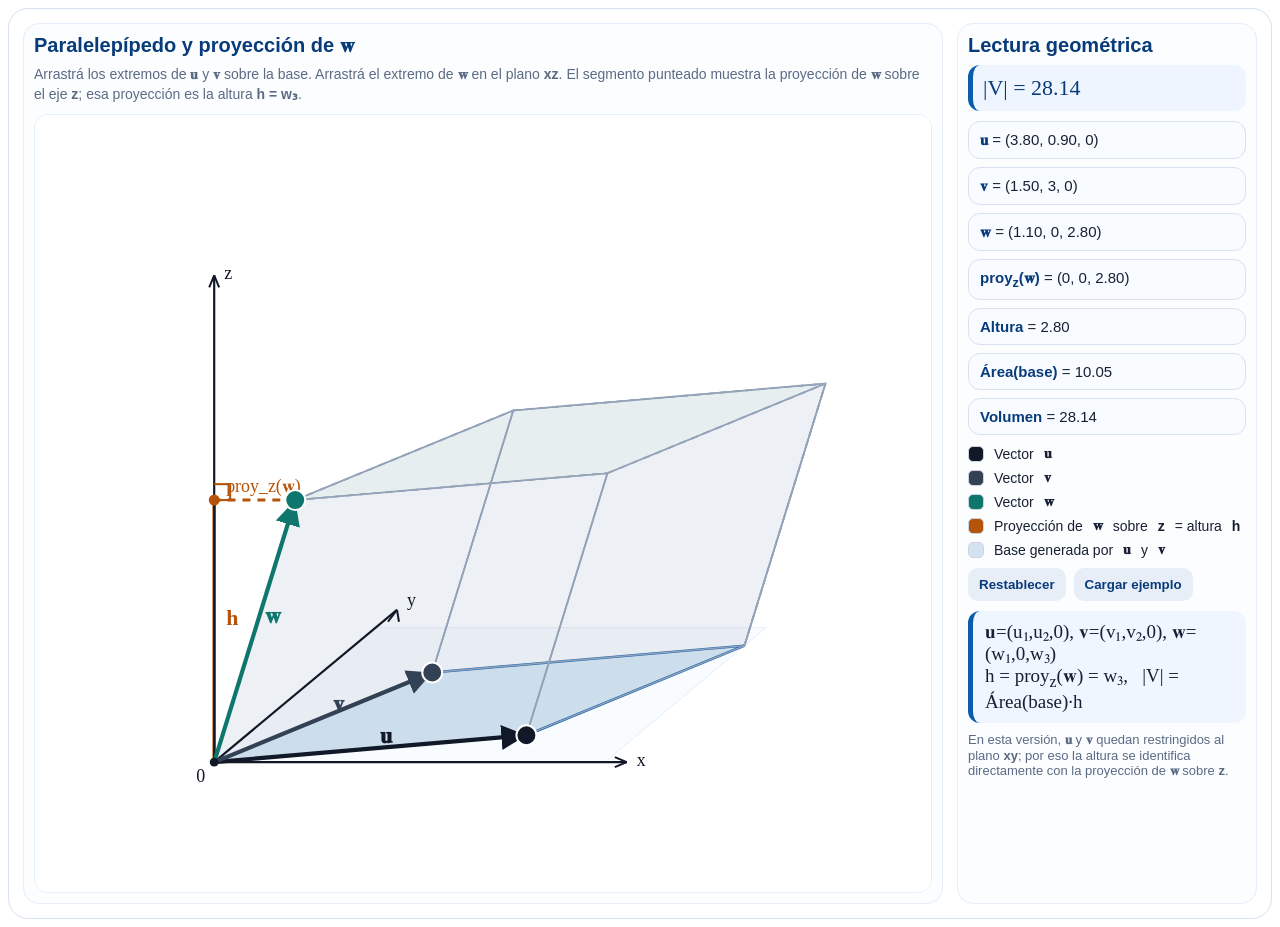
==== mixed_graph_embed.html @ 5be9dcba "Add files via upload" ====
<!DOCTYPE html>
<html lang="es">
<head>
<meta charset="UTF-8" />
<meta name="viewport" content="width=device-width, initial-scale=1" />
<title>Producto mixto interactivo</title>
<style>
  :root{--blue:#0b5cad;--blue2:#083b7a;--soft:#eef5ff;--line:#d7e1ef;--text:#172033;--muted:#5b6b84;--green:#0f766e;--dark:#111827;--gray:#334155;--orange:#b45309;}
  *{box-sizing:border-box}
  body{margin:0;font-family:"Segoe UI",Arial,sans-serif;background:transparent;color:var(--text)}
  .wrap{padding:8px}
  .card{background:#fff;border:1px solid var(--line);border-radius:20px;padding:14px}
  .grid{display:grid;grid-template-columns:minmax(0,1fr) 300px;gap:14px}
  .panel{background:#fbfdff;border:1px solid #e5eef9;border-radius:16px;padding:10px}
  .panel h3{margin:0 0 8px;color:var(--blue2);font-size:20px}
  .muted{margin:0 0 10px;color:var(--muted);line-height:1.4;font-size:14px}
  svg{width:100%;display:block;background:#fff;border:1px solid #e5eef9;border-radius:14px;touch-action:none;user-select:none}
  .valuebox{background:var(--soft);border-left:5px solid var(--blue);border-radius:12px;padding:10px;margin-bottom:10px;font-family:"Cambria Math",Georgia,serif;font-size:22px;color:var(--blue2)}
  .mini{background:#f8fbff;border:1px solid var(--line);border-radius:12px;padding:9px 11px;margin-bottom:8px;font-size:15px}
  .mini strong{color:var(--blue2)}
  .legend{display:grid;gap:7px;margin-top:10px}
  .tag{display:flex;align-items:center;gap:10px;font-size:14px}
  .swatch{width:16px;height:16px;border-radius:5px;border:1px solid #cbd5e1}
  .rowbuttons{display:flex;gap:8px;flex-wrap:wrap;margin-top:10px}
  button{border:0;border-radius:10px;padding:9px 11px;font-weight:700;cursor:pointer;background:#e8eef8;color:var(--blue2)}
  .formula{background:#eff6ff;border-left:5px solid var(--blue);border-radius:12px;padding:10px 12px;font-family:"Cambria Math",Georgia,serif;font-size:19px;margin-top:10px}
  .foot{color:var(--muted);font-size:13px;margin-top:9px}
  .svg-label{font-family:"Cambria Math",Georgia,serif;font-size:22px;font-weight:700}
  .svg-small{font-family:"Cambria Math",Georgia,serif;font-size:18px}
  @media (max-width: 920px){ .grid{grid-template-columns:1fr} }
</style>
</head>
<body>
<div class="wrap">
  <div class="card">
    <div class="grid">
      <div class="panel">
        <h3>Paralelepípedo y proyección de 𝐰</h3>
        <p class="muted">Arrastrá los extremos de <b>𝐮</b> y <b>𝐯</b> sobre la base. Arrastrá el extremo de <b>𝐰</b> en el plano <b>xz</b>. El segmento punteado muestra la proyección de <b>𝐰</b> sobre el eje <b>z</b>; esa proyección es la altura <b>h = w₃</b>.</p>
        <svg id="svg" viewBox="0 0 900 780" aria-label="Paralelepípedo con proyección de w sobre z">
          <defs>
            <marker id="arrU" markerWidth="8" markerHeight="8" refX="6" refY="3" orient="auto"><path d="M0,0 L0,6 L6,3 z" fill="#111827"></path></marker>
            <marker id="arrV" markerWidth="8" markerHeight="8" refX="6" refY="3" orient="auto"><path d="M0,0 L0,6 L6,3 z" fill="#334155"></path></marker>
            <marker id="arrW" markerWidth="8" markerHeight="8" refX="6" refY="3" orient="auto"><path d="M0,0 L0,6 L6,3 z" fill="#0f766e"></path></marker>
          </defs>
          <rect x="0" y="0" width="900" height="780" fill="white"></rect>
          <g id="guideLayer"></g><g id="faceLayer"></g><g id="edgeLayer"></g><g id="axisLayer"></g><g id="heightLayer"></g><g id="vectorLayer"></g><g id="handleLayer"></g>
        </svg>
      </div>
      <div class="panel">
        <h3>Lectura geométrica</h3>
        <div class="valuebox" id="volBox">|V| = 28.14</div>
        <div class="mini"><strong>𝐮</strong> = <span id="uVal">(3.8, 0.9, 0)</span></div>
        <div class="mini"><strong>𝐯</strong> = <span id="vVal">(1.5, 3.0, 0)</span></div>
        <div class="mini"><strong>𝐰</strong> = <span id="wVal">(1.1, 0, 2.8)</span></div>
        <div class="mini"><strong>proy<sub>z</sub>(𝐰)</strong> = <span id="projVal">(0, 0, 2.8)</span></div>
        <div class="mini"><strong>Altura</strong> = <span id="hVal">2.8</span></div>
        <div class="mini"><strong>Área(base)</strong> = <span id="baseAreaVal">10.05</span></div>
        <div class="mini"><strong>Volumen</strong> = <span id="volVal">28.14</span></div>
        <div class="legend">
          <div class="tag"><span class="swatch" style="background:#111827"></span> Vector <b>𝐮</b></div>
          <div class="tag"><span class="swatch" style="background:#334155"></span> Vector <b>𝐯</b></div>
          <div class="tag"><span class="swatch" style="background:#0f766e"></span> Vector <b>𝐰</b></div>
          <div class="tag"><span class="swatch" style="background:#b45309"></span> Proyección de <b>𝐰</b> sobre <b>z</b> = altura <b>h</b></div>
          <div class="tag"><span class="swatch" style="background:rgba(11,92,173,.16)"></span> Base generada por <b>𝐮</b> y <b>𝐯</b></div>
        </div>
        <div class="rowbuttons"><button id="resetBtn">Restablecer</button><button id="exampleBtn">Cargar ejemplo</button></div>
        <div class="formula">𝐮=(u₁,u₂,0), 𝐯=(v₁,v₂,0), 𝐰=(w₁,0,w₃)<br>h = proy<sub>z</sub>(𝐰) = w₃, &nbsp; |V| = Área(base)·h</div>
        <p class="foot">En esta versión, <b>𝐮</b> y <b>𝐯</b> quedan restringidos al plano <b>xy</b>; por eso la altura se identifica directamente con la proyección de <b>𝐰</b> sobre <b>z</b>.</p>
      </div>
    </div>
  </div>
</div>
<script>
(() => {
  const svg = document.getElementById("svg");
  const guideLayer = document.getElementById("guideLayer");
  const faceLayer = document.getElementById("faceLayer");
  const edgeLayer = document.getElementById("edgeLayer");
  const axisLayer = document.getElementById("axisLayer");
  const heightLayer = document.getElementById("heightLayer");
  const vectorLayer = document.getElementById("vectorLayer");
  const handleLayer = document.getElementById("handleLayer");
  const uVal = document.getElementById("uVal"); const vVal = document.getElementById("vVal"); const wVal = document.getElementById("wVal");
  const projVal = document.getElementById("projVal"); const hVal = document.getElementById("hVal"); const baseAreaVal = document.getElementById("baseAreaVal"); const volVal = document.getElementById("volVal"); const volBox = document.getElementById("volBox");
  const EX = {x: 74, y: 0}; const EY = {x: 36, y: -30}; const EZ = {x: 0, y: -94}; const O2 = {x: 180, y: 650};
  const state = {u:{x:3.8,y:0.9,z:0}, v:{x:1.5,y:3.0,z:0}, w:{x:1.1,y:0,z:2.8}, drag:null};
  const fmt = n => { const r=Math.round(n*100)/100; return Number.isInteger(r)?String(r):r.toFixed(2); };
  const add3=(a,b)=>({x:a.x+b.x,y:a.y+b.y,z:a.z+b.z}); const det2=(a,b)=>a.x*b.y-a.y*b.x;
  const proj=P=>({x:O2.x+P.x*EX.x+P.y*EY.x+P.z*EZ.x, y:O2.y+P.x*EX.y+P.y*EY.y+P.z*EZ.y});
  const screenDist=(a,b)=>Math.hypot(a.x-b.x,a.y-b.y);
  function pointerPos(ev){ const rect=svg.getBoundingClientRect(); const vb=svg.viewBox.baseVal; const sx=vb.width/rect.width, sy=vb.height/rect.height; return {x:(ev.clientX-rect.left)*sx, y:(ev.clientY-rect.top)*sy}; }
  function fromScreenXY(dx,dy){ const a=EX.x,b=EY.x,c=EX.y,d=EY.y,det=a*d-b*c; return {x:(dx*d-b*dy)/det, y:(a*dy-dx*c)/det}; }
  function fromScreenXZ(dx,dy){ const a=EX.x,b=EZ.x,c=EX.y,d=EZ.y,det=a*d-b*c; return {x:(dx*d-b*dy)/det, z:(a*dy-dx*c)/det}; }
  const clampUV=p=>({x:Math.max(-1,Math.min(5.6,p.x)), y:Math.max(-1,Math.min(5.2,p.y)), z:0});
  const clampW=p=>({x:Math.max(-1.2,Math.min(4.0,p.x)), y:0, z:Math.max(0.4,Math.min(5.2,p.z))});
  const clear=el=>{ while(el.firstChild) el.removeChild(el.firstChild); };
  function line(x1,y1,x2,y2,stroke,width,dash=null,marker=null,opacity=null){ const el=document.createElementNS("http://www.w3.org/2000/svg","line"); el.setAttribute("x1",x1); el.setAttribute("y1",y1); el.setAttribute("x2",x2); el.setAttribute("y2",y2); el.setAttribute("stroke",stroke); el.setAttribute("stroke-width",width); if(dash) el.setAttribute("stroke-dasharray",dash); if(marker) el.setAttribute("marker-end",marker); if(opacity!==null) el.setAttribute("opacity",opacity); return el; }
  function text(x,y,str,cls,fill=null,anchor=null){ const el=document.createElementNS("http://www.w3.org/2000/svg","text"); el.setAttribute("x",x); el.setAttribute("y",y); el.setAttribute("class",cls); if(fill) el.setAttribute("fill",fill); if(anchor) el.setAttribute("text-anchor",anchor); el.textContent=str; return el; }
  function circle(x,y,r,fill,stroke=null,width=null){ const el=document.createElementNS("http://www.w3.org/2000/svg","circle"); el.setAttribute("cx",x); el.setAttribute("cy",y); el.setAttribute("r",r); el.setAttribute("fill",fill); if(stroke){ el.setAttribute("stroke",stroke); el.setAttribute("stroke-width",width||1);} return el; }
  function polygon(points,fill,stroke,width,opacity=1){ const el=document.createElementNS("http://www.w3.org/2000/svg","polygon"); el.setAttribute("points", points.map(p=>`${p.x},${p.y}`).join(" ")); el.setAttribute("fill",fill); el.setAttribute("stroke",stroke); el.setAttribute("stroke-width",width); el.setAttribute("opacity",opacity); return el; }
  function drawAxes(){ clear(axisLayer); const O=O2,X=proj({x:5.6,y:0,z:0}),Y=proj({x:0,y:5.1,z:0}),Z=proj({x:0,y:0,z:5.2}); axisLayer.appendChild(line(O.x,O.y,X.x,X.y,"#111827",2.2)); axisLayer.appendChild(line(O.x,O.y,Y.x,Y.y,"#111827",2.2)); axisLayer.appendChild(line(O.x,O.y,Z.x,Z.y,"#111827",2.2)); axisLayer.appendChild(line(X.x-12,X.y-5,X.x,X.y,"#111827",2)); axisLayer.appendChild(line(X.x-12,X.y+5,X.x,X.y,"#111827",2)); axisLayer.appendChild(line(Y.x-9,Y.y+12,Y.x,Y.y,"#111827",2)); axisLayer.appendChild(line(Y.x+2,Y.y+12,Y.x,Y.y,"#111827",2)); axisLayer.appendChild(line(Z.x-5,Z.y+12,Z.x,Z.y,"#111827",2)); axisLayer.appendChild(line(Z.x+5,Z.y+12,Z.x,Z.y,"#111827",2)); axisLayer.appendChild(text(X.x+10,X.y+4,"x","svg-small","#111827")); axisLayer.appendChild(text(Y.x+10,Y.y-4,"y","svg-small","#111827")); axisLayer.appendChild(text(Z.x+10,Z.y+4,"z","svg-small","#111827")); axisLayer.appendChild(text(O.x-18,O.y+20,"0","svg-small","#111827")); }
  function drawGuides(){ clear(guideLayer); const O=proj({x:0,y:0,z:0}),X=proj({x:5.3,y:0,z:0}),XY=proj({x:5.3,y:4.5,z:0}),Y=proj({x:0,y:4.5,z:0}); guideLayer.appendChild(polygon([O,X,XY,Y],"#f8fbff","#e5eef9",1.2,0.72)); }
  function drawScene(){ clear(faceLayer); clear(edgeLayer); clear(vectorLayer); clear(handleLayer); clear(heightLayer); const O3={x:0,y:0,z:0},U3=state.u,V3=state.v,W3=state.w,P3={x:0,y:0,z:state.w.z}; const UV3=add3(U3,V3),UW3=add3(U3,W3),VW3=add3(V3,W3),UVW3=add3(UV3,W3); const O=proj(O3),U=proj(U3),V=proj(V3),W=proj(W3),P=proj(P3),UV=proj(UV3),UW=proj(UW3),VW=proj(VW3),UVW=proj(UVW3);
    faceLayer.appendChild(polygon([O,U,UV,V],"rgba(11,92,173,.16)","#0b5cad",2.5,1)); faceLayer.appendChild(polygon([W,UW,UVW,VW],"rgba(15,118,110,.08)","#94a3b8",1.6,1)); faceLayer.appendChild(polygon([O,U,UW,W],"rgba(148,163,184,.10)","#94a3b8",1.4,1)); faceLayer.appendChild(polygon([O,V,VW,W],"rgba(148,163,184,.08)","#94a3b8",1.4,1)); faceLayer.appendChild(polygon([U,UV,UVW,UW],"rgba(148,163,184,.10)","#94a3b8",1.4,1)); faceLayer.appendChild(polygon([V,UV,UVW,VW],"rgba(148,163,184,.08)","#94a3b8",1.4,1));
    const dashed="7 6"; edgeLayer.appendChild(line(W.x,W.y,UW.x,UW.y,"#94a3b8",1.9,dashed)); edgeLayer.appendChild(line(W.x,W.y,VW.x,VW.y,"#94a3b8",1.9,dashed)); edgeLayer.appendChild(line(UW.x,UW.y,UVW.x,UVW.y,"#94a3b8",1.9,dashed)); edgeLayer.appendChild(line(VW.x,VW.y,UVW.x,UVW.y,"#94a3b8",1.9,dashed)); edgeLayer.appendChild(line(UV.x,UV.y,UVW.x,UVW.y,"#94a3b8",1.9,dashed));
    edgeLayer.appendChild(line(O.x,O.y,P.x,P.y,"#b45309",3.6)); edgeLayer.appendChild(line(U.x,U.y,UW.x,UW.y,"#94a3b8",1.8)); edgeLayer.appendChild(line(V.x,V.y,VW.x,VW.y,"#94a3b8",1.8)); edgeLayer.appendChild(line(UV.x,UV.y,UVW.x,UVW.y,"#94a3b8",1.8));
    vectorLayer.appendChild(line(O.x,O.y,U.x,U.y,"#111827",4.2,null,"url(#arrU)")); vectorLayer.appendChild(line(O.x,O.y,V.x,V.y,"#334155",4.2,null,"url(#arrV)")); vectorLayer.appendChild(line(O.x,O.y,W.x,W.y,"#0f766e",4.2,null,"url(#arrW)"));
    heightLayer.appendChild(line(W.x,W.y,P.x,P.y,"#b45309",3.1,"8 7")); heightLayer.appendChild(circle(P.x,P.y,5.5,"#b45309")); heightLayer.appendChild(text((O.x+P.x)/2+12,(O.y+P.y)/2-6,"h","svg-label","#b45309")); heightLayer.appendChild(text(P.x+12,P.y-8,"proy_z(𝐰)","svg-small","#b45309")); heightLayer.appendChild(line(P.x,P.y,P.x+16,P.y,"#b45309",2.1)); heightLayer.appendChild(line(P.x+16,P.y,P.x+16,P.y-16,"#b45309",2.1)); heightLayer.appendChild(line(P.x+16,P.y-16,P.x,P.y-16,"#b45309",2.1));
    handleLayer.appendChild(circle(U.x,U.y,10,"#111827","#ffffff",2)); handleLayer.appendChild(circle(V.x,V.y,10,"#334155","#ffffff",2)); handleLayer.appendChild(circle(W.x,W.y,10,"#0f766e","#ffffff",2)); handleLayer.appendChild(circle(O.x,O.y,4.5,"#111827"));
    vectorLayer.appendChild(text((O.x+U.x)/2+10,(O.y+U.y)/2-6,"𝐮","svg-label","#111827")); vectorLayer.appendChild(text((O.x+V.x)/2+10,(O.y+V.y)/2-6,"𝐯","svg-label","#334155")); vectorLayer.appendChild(text((O.x+W.x)/2+10,(O.y+W.y)/2-8,"𝐰","svg-label","#0f766e"));
    const baseA=Math.abs(det2({x:state.u.x,y:state.u.y},{x:state.v.x,y:state.v.y})); const vol=baseA*state.w.z; uVal.textContent=`(${fmt(state.u.x)}, ${fmt(state.u.y)}, 0)`; vVal.textContent=`(${fmt(state.v.x)}, ${fmt(state.v.y)}, 0)`; wVal.textContent=`(${fmt(state.w.x)}, 0, ${fmt(state.w.z)})`; projVal.textContent=`(0, 0, ${fmt(state.w.z)})`; hVal.textContent=fmt(state.w.z); baseAreaVal.textContent=fmt(baseA); volVal.textContent=fmt(vol); volBox.textContent=`|V| = ${fmt(vol)}`; }
  function redraw(){ drawGuides(); drawAxes(); drawScene(); }
  function startDrag(ev){ ev.preventDefault(); const p=pointerPos(ev); const U=proj(state.u),V=proj(state.v),W=proj(state.w); const dU=screenDist(p,U), dV=screenDist(p,V), dW=screenDist(p,W); const m=Math.min(dU,dV,dW); if(m<24){ if(m===dU) state.drag="u"; else if(m===dV) state.drag="v"; else state.drag="w"; try{svg.setPointerCapture(ev.pointerId);}catch(e){} } }
  function moveDrag(ev){ if(!state.drag) return; ev.preventDefault(); const p=pointerPos(ev); if(state.drag==="u" || state.drag==="v"){ const dx=p.x-O2.x, dy=p.y-O2.y; const q=fromScreenXY(dx,dy); state[state.drag]=clampUV({x:q.x,y:q.y,z:0}); } else if(state.drag==="w"){ const dx=p.x-O2.x, dy=p.y-O2.y; const q=fromScreenXZ(dx,dy); state.w=clampW({x:q.x,y:0,z:q.z}); } redraw(); }
  function stopDrag(ev){ state.drag=null; try{svg.releasePointerCapture(ev.pointerId);}catch(e){} }
  svg.addEventListener("pointerdown",startDrag); svg.addEventListener("pointermove",moveDrag); svg.addEventListener("pointerup",stopDrag); svg.addEventListener("pointercancel",stopDrag);
  document.getElementById("resetBtn").addEventListener("click",()=>{ state.u={x:3.8,y:0.9,z:0}; state.v={x:1.5,y:3.0,z:0}; state.w={x:1.1,y:0,z:2.8}; redraw(); });
  document.getElementById("exampleBtn").addEventListener("click",()=>{ state.u={x:4.2,y:0.7,z:0}; state.v={x:1.0,y:3.6,z:0}; state.w={x:2.1,y:0,z:3.5}; redraw(); });
  redraw();
})();
</script>
</body>
</html>
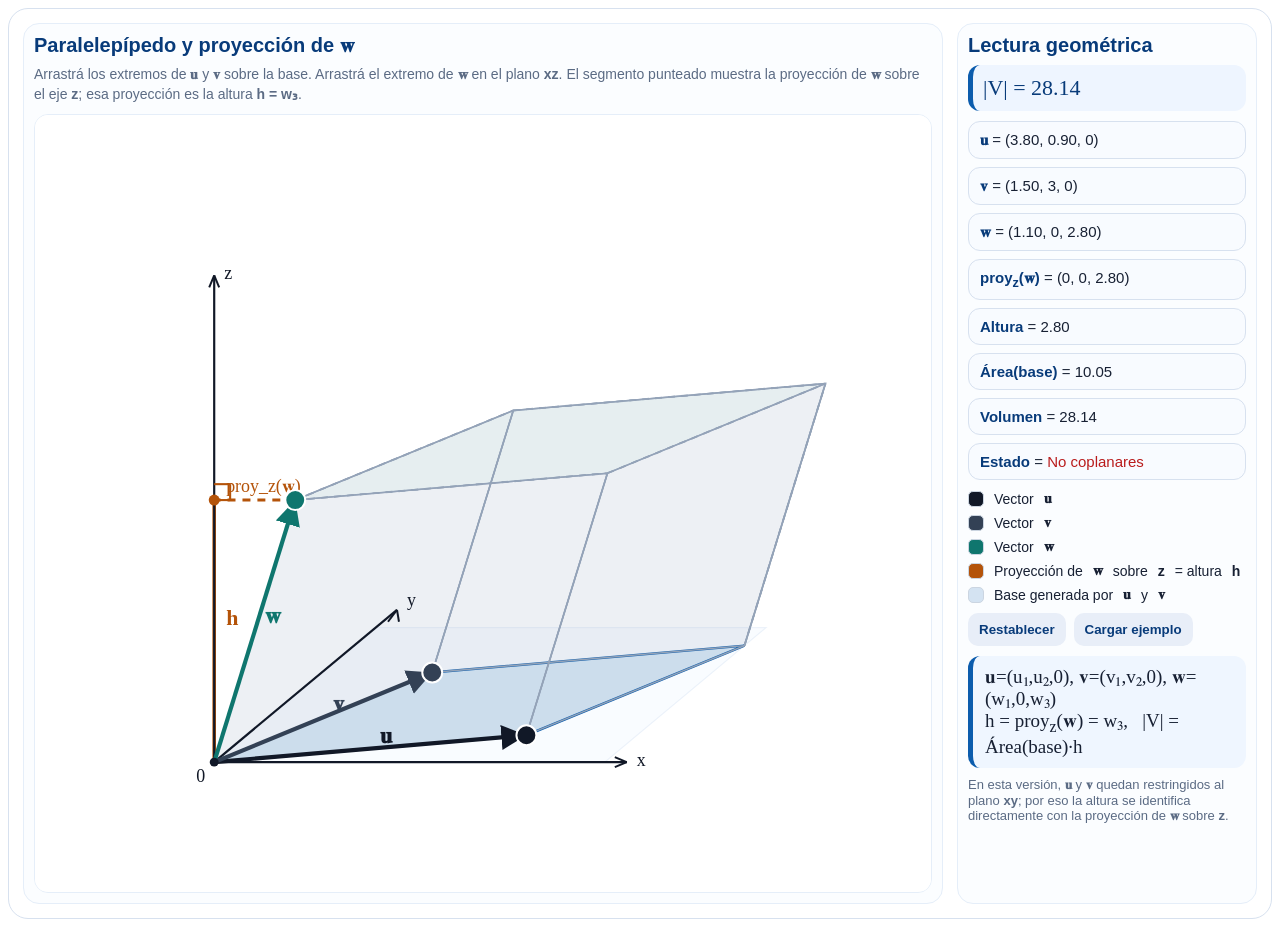
==== commit 3f99844c: "Add files via upload" ====
--- a/mixed_graph_embed.html
+++ b/mixed_graph_embed.html
@@ -57,6 +57,7 @@
         <div class="mini"><strong>Altura</strong> = <span id="hVal">2.8</span></div>
         <div class="mini"><strong>Área(base)</strong> = <span id="baseAreaVal">10.05</span></div>
         <div class="mini"><strong>Volumen</strong> = <span id="volVal">28.14</span></div>
+        <div class="mini"><strong>Estado</strong> = <span id="stateVal">No coplanares</span></div>
         <div class="legend">
           <div class="tag"><span class="swatch" style="background:#111827"></span> Vector <b>𝐮</b></div>
           <div class="tag"><span class="swatch" style="background:#334155"></span> Vector <b>𝐯</b></div>
@@ -82,7 +83,7 @@
   const vectorLayer = document.getElementById("vectorLayer");
   const handleLayer = document.getElementById("handleLayer");
   const uVal = document.getElementById("uVal"); const vVal = document.getElementById("vVal"); const wVal = document.getElementById("wVal");
-  const projVal = document.getElementById("projVal"); const hVal = document.getElementById("hVal"); const baseAreaVal = document.getElementById("baseAreaVal"); const volVal = document.getElementById("volVal"); const volBox = document.getElementById("volBox");
+  const projVal = document.getElementById("projVal"); const hVal = document.getElementById("hVal"); const baseAreaVal = document.getElementById("baseAreaVal"); const volVal = document.getElementById("volVal"); const volBox = document.getElementById("volBox"); const stateVal = document.getElementById("stateVal");
   const EX = {x: 74, y: 0}; const EY = {x: 36, y: -30}; const EZ = {x: 0, y: -94}; const O2 = {x: 180, y: 650};
   const state = {u:{x:3.8,y:0.9,z:0}, v:{x:1.5,y:3.0,z:0}, w:{x:1.1,y:0,z:2.8}, drag:null};
   const fmt = n => { const r=Math.round(n*100)/100; return Number.isInteger(r)?String(r):r.toFixed(2); };
@@ -93,7 +94,7 @@
   function fromScreenXY(dx,dy){ const a=EX.x,b=EY.x,c=EX.y,d=EY.y,det=a*d-b*c; return {x:(dx*d-b*dy)/det, y:(a*dy-dx*c)/det}; }
   function fromScreenXZ(dx,dy){ const a=EX.x,b=EZ.x,c=EX.y,d=EZ.y,det=a*d-b*c; return {x:(dx*d-b*dy)/det, z:(a*dy-dx*c)/det}; }
   const clampUV=p=>({x:Math.max(-1,Math.min(5.6,p.x)), y:Math.max(-1,Math.min(5.2,p.y)), z:0});
-  const clampW=p=>({x:Math.max(-1.2,Math.min(4.0,p.x)), y:0, z:Math.max(0.4,Math.min(5.2,p.z))});
+  const clampW=p=>({x:Math.max(-1.2,Math.min(4.0,p.x)), y:0, z:Math.max(0,Math.min(5.2,p.z))});
   const clear=el=>{ while(el.firstChild) el.removeChild(el.firstChild); };
   function line(x1,y1,x2,y2,stroke,width,dash=null,marker=null,opacity=null){ const el=document.createElementNS("http://www.w3.org/2000/svg","line"); el.setAttribute("x1",x1); el.setAttribute("y1",y1); el.setAttribute("x2",x2); el.setAttribute("y2",y2); el.setAttribute("stroke",stroke); el.setAttribute("stroke-width",width); if(dash) el.setAttribute("stroke-dasharray",dash); if(marker) el.setAttribute("marker-end",marker); if(opacity!==null) el.setAttribute("opacity",opacity); return el; }
   function text(x,y,str,cls,fill=null,anchor=null){ const el=document.createElementNS("http://www.w3.org/2000/svg","text"); el.setAttribute("x",x); el.setAttribute("y",y); el.setAttribute("class",cls); if(fill) el.setAttribute("fill",fill); if(anchor) el.setAttribute("text-anchor",anchor); el.textContent=str; return el; }
@@ -109,7 +110,7 @@
     heightLayer.appendChild(line(W.x,W.y,P.x,P.y,"#b45309",3.1,"8 7")); heightLayer.appendChild(circle(P.x,P.y,5.5,"#b45309")); heightLayer.appendChild(text((O.x+P.x)/2+12,(O.y+P.y)/2-6,"h","svg-label","#b45309")); heightLayer.appendChild(text(P.x+12,P.y-8,"proy_z(𝐰)","svg-small","#b45309")); heightLayer.appendChild(line(P.x,P.y,P.x+16,P.y,"#b45309",2.1)); heightLayer.appendChild(line(P.x+16,P.y,P.x+16,P.y-16,"#b45309",2.1)); heightLayer.appendChild(line(P.x+16,P.y-16,P.x,P.y-16,"#b45309",2.1));
     handleLayer.appendChild(circle(U.x,U.y,10,"#111827","#ffffff",2)); handleLayer.appendChild(circle(V.x,V.y,10,"#334155","#ffffff",2)); handleLayer.appendChild(circle(W.x,W.y,10,"#0f766e","#ffffff",2)); handleLayer.appendChild(circle(O.x,O.y,4.5,"#111827"));
     vectorLayer.appendChild(text((O.x+U.x)/2+10,(O.y+U.y)/2-6,"𝐮","svg-label","#111827")); vectorLayer.appendChild(text((O.x+V.x)/2+10,(O.y+V.y)/2-6,"𝐯","svg-label","#334155")); vectorLayer.appendChild(text((O.x+W.x)/2+10,(O.y+W.y)/2-8,"𝐰","svg-label","#0f766e"));
-    const baseA=Math.abs(det2({x:state.u.x,y:state.u.y},{x:state.v.x,y:state.v.y})); const vol=baseA*state.w.z; uVal.textContent=`(${fmt(state.u.x)}, ${fmt(state.u.y)}, 0)`; vVal.textContent=`(${fmt(state.v.x)}, ${fmt(state.v.y)}, 0)`; wVal.textContent=`(${fmt(state.w.x)}, 0, ${fmt(state.w.z)})`; projVal.textContent=`(0, 0, ${fmt(state.w.z)})`; hVal.textContent=fmt(state.w.z); baseAreaVal.textContent=fmt(baseA); volVal.textContent=fmt(vol); volBox.textContent=`|V| = ${fmt(vol)}`; }
+    const baseA=Math.abs(det2({x:state.u.x,y:state.u.y},{x:state.v.x,y:state.v.y})); const vol=baseA*state.w.z; uVal.textContent=`(${fmt(state.u.x)}, ${fmt(state.u.y)}, 0)`; vVal.textContent=`(${fmt(state.v.x)}, ${fmt(state.v.y)}, 0)`; wVal.textContent=`(${fmt(state.w.x)}, 0, ${fmt(state.w.z)})`; projVal.textContent=`(0, 0, ${fmt(state.w.z)})`; hVal.textContent=fmt(state.w.z); baseAreaVal.textContent=fmt(baseA); volVal.textContent=fmt(vol); volBox.textContent=`|V| = ${fmt(vol)}`; if (stateVal) { if (Math.abs(state.w.z) < 0.01 || vol < 0.01) { stateVal.textContent = "Coplanares: h = 0 y V = 0"; stateVal.style.color = "#0f766e"; } else { stateVal.textContent = "No coplanares"; stateVal.style.color = "#b91c1c"; } } }
   function redraw(){ drawGuides(); drawAxes(); drawScene(); }
   function startDrag(ev){ ev.preventDefault(); const p=pointerPos(ev); const U=proj(state.u),V=proj(state.v),W=proj(state.w); const dU=screenDist(p,U), dV=screenDist(p,V), dW=screenDist(p,W); const m=Math.min(dU,dV,dW); if(m<24){ if(m===dU) state.drag="u"; else if(m===dV) state.drag="v"; else state.drag="w"; try{svg.setPointerCapture(ev.pointerId);}catch(e){} } }
   function moveDrag(ev){ if(!state.drag) return; ev.preventDefault(); const p=pointerPos(ev); if(state.drag==="u" || state.drag==="v"){ const dx=p.x-O2.x, dy=p.y-O2.y; const q=fromScreenXY(dx,dy); state[state.drag]=clampUV({x:q.x,y:q.y,z:0}); } else if(state.drag==="w"){ const dx=p.x-O2.x, dy=p.y-O2.y; const q=fromScreenXZ(dx,dy); state.w=clampW({x:q.x,y:0,z:q.z}); } redraw(); }
